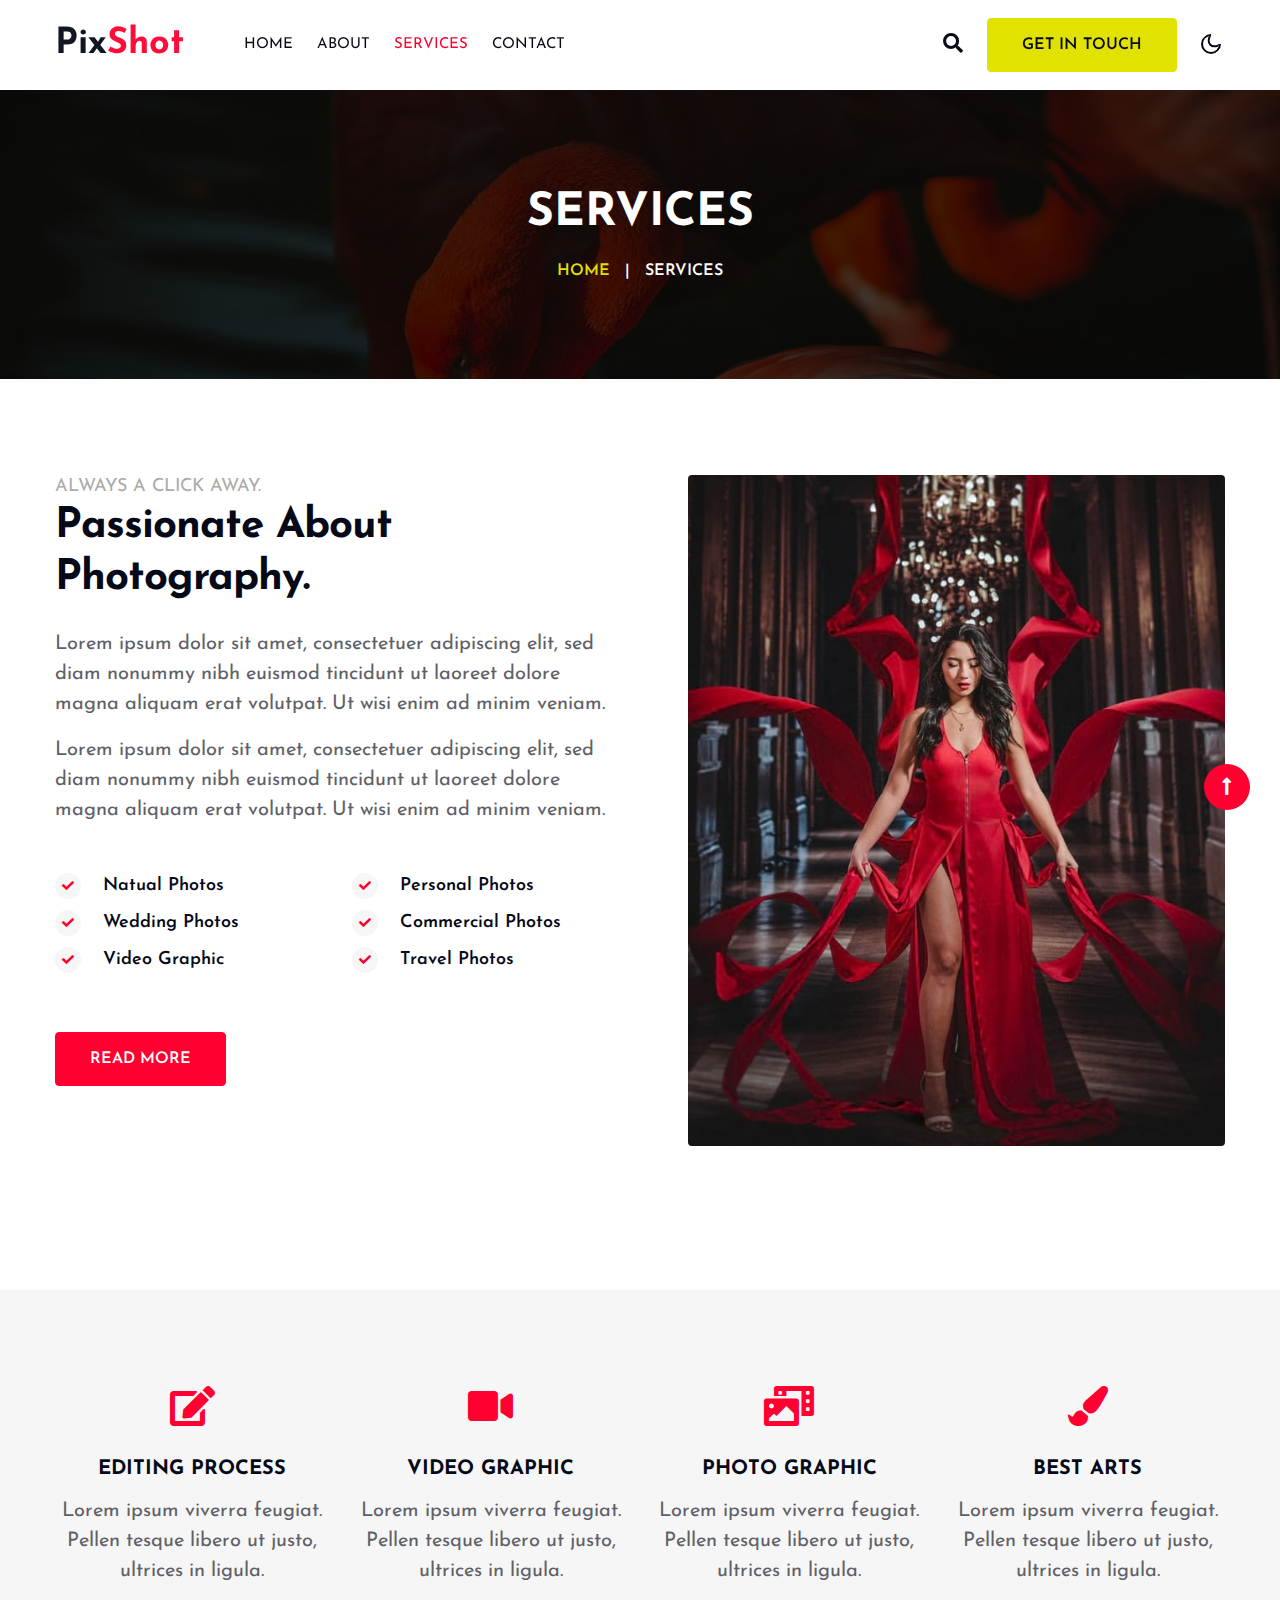
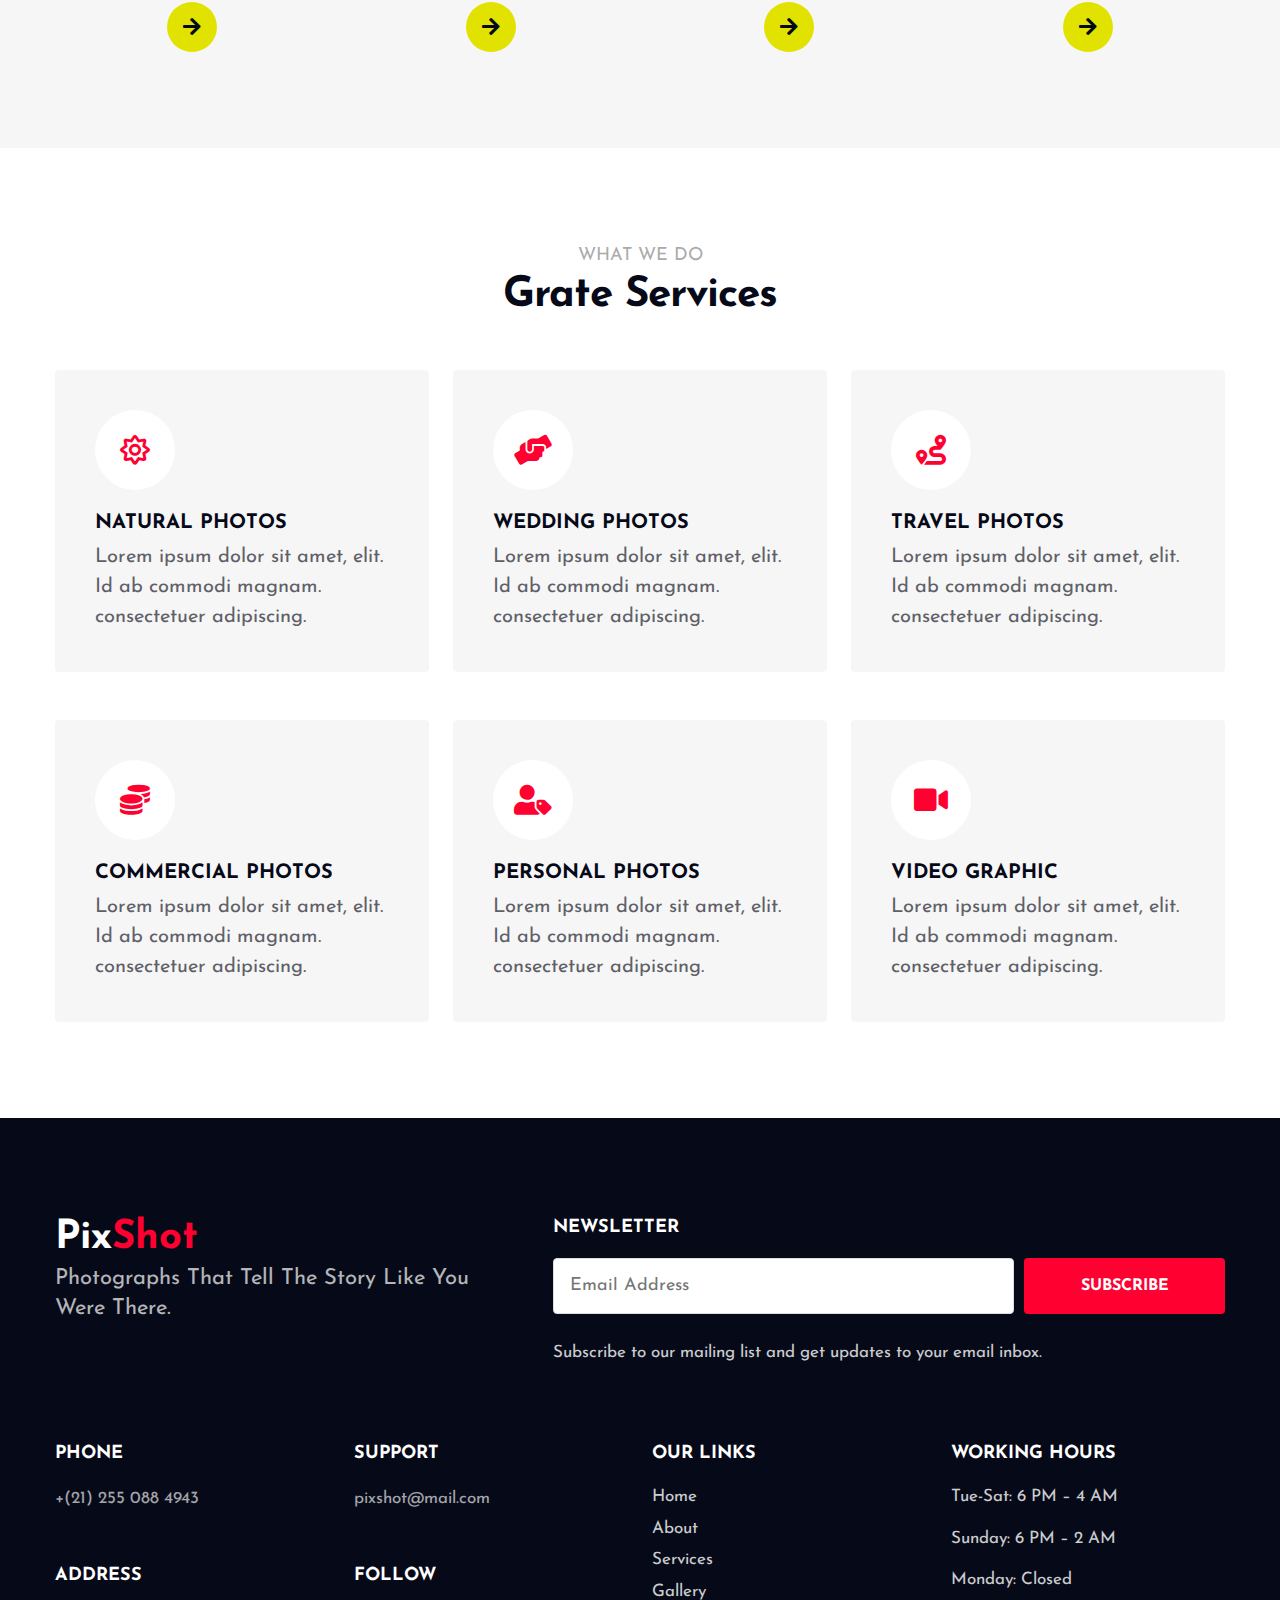
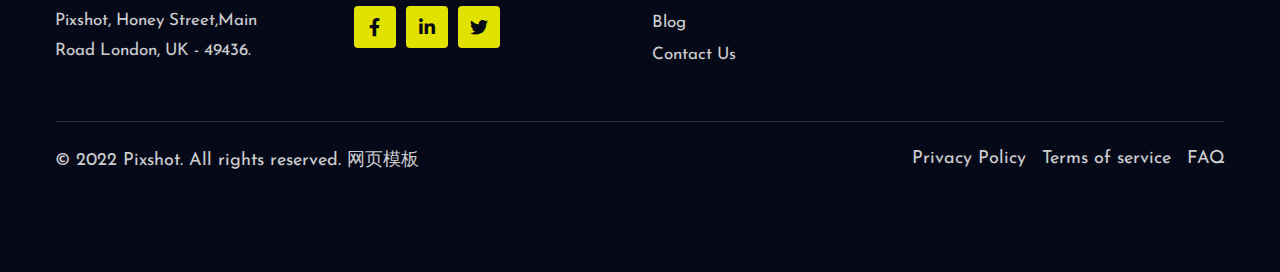
==== photo/get in touch.html @ 63fe0f75 "get" ====
<!doctype html>
<html lang="en">

<head>
    <!-- Required meta tags -->
    <meta charset="utf-8">
    <meta name="viewport" content="width=device-width, initial-scale=1, shrink-to-fit=no">
    <title>PixShot - Photography Category Bootstrap Responsive Template | Services</title>
    <!--/google-fonts -->
    <link href="//fonts.googleapis.com/css2?family=Josefin+Sans:ital,wght@0,400;0,600;0,700;1,600&display=swap" rel="stylesheet">
    <!--//google-fonts -->
    <!-- Template CSS -->
    <link rel="stylesheet" href="assets/css/style-starter.css">
</head>
<!--/Header-->

<body>
    <header id="site-header" class="fixed-top">
        <div class="container">
            <nav class="navbar navbar-expand-lg navbar-light stroke py-lg-0">
                <h1><a class="navbar-brand pe-xl-5 pe-lg-4" href="index.html">
                        Pix<span class="log">Shot</span>
                    </a></h1>
                <button class="navbar-toggler collapsed" type="button" data-bs-toggle="collapse" data-bs-target="#navbarScroll" aria-controls="navbarScroll" aria-expanded="false" aria-label="Toggle navigation">
                    <span class="navbar-toggler-icon fa icon-expand fa-bars"></span>
                    <span class="navbar-toggler-icon fa icon-close fa-times"></span>
                </button>
                <div class="collapse navbar-collapse" id="navbarScroll">
                    <ul class="navbar-nav me-lg-auto my-2 my-lg-0 navbar-nav-scroll">
                        <li class="nav-item">
                            <a class="nav-link" aria-current="page" href="index.html">Home</a>
                        </li>
                        <li class="nav-item">
                            <a class="nav-link" href="about.html">About</a>
                        </li>
                        <li class="nav-item">
                            <a class="nav-link active" href="services.html">Services</a>
                        </li>
                        <li class="nav-item">
                            <a class="nav-link" href="contact.html">Contact</a>
                        </li>

                    </ul>
                    <!--/search-right-->
                    <ul class="header-search d-flex mx-lg-4">
                        <li class="nav-item search-right">
                            <a href="#search" class="" title="search"> <span class="fas fa-search me-lg-4" aria-hidden="true"></span></a>
                            <!-- search popup -->
                            <div id="search" class="pop-overlay">
                                <div class="popup">
                                    <h3 class="title-w3l two mb-4 text-left">Search Here</h3>
                                    <form action="#" method="GET" class="search-box d-flex position-relative">
                                        <input type="search" placeholder="Enter Keyword here" name="search" required="required" autofocus="">
                                        <button type="submit" class="btn btn-primary"><span class="fas fa-search" aria-hidden="true"></span></button>
                                    </form>
                                </div>
                                <a class="close" href="#close">×</a>
                            </div>
                            <!-- /search popup -->
                        </li>
                        <li class="nav-item propertyw3-btnhny">
                            <a href="#get" class="btn btn-style btn-secondary">Get In Touch</a>
                        </li>
                    </ul>
                    <!--//search-right-->
                </div>
                <!-- toggle switch for light and dark theme -->
                <div class="mobile-position">
                    <nav class="navigation">
                        <div class="theme-switch-wrapper">
                            <label class="theme-switch" for="checkbox">
                                <input type="checkbox" id="checkbox">
                                <div class="mode-container">
                                    <i class="gg-sun"></i>
                                    <i class="gg-moon"></i>
                                </div>
                            </label>
                        </div>
                    </nav>
                </div>
                <!-- //toggle switch for light and dark theme -->
            </nav>
        </div>
    </header>
    <!--//Header-->
    <!-- breadcrumb -->
    <section class="w3l-about-breadcrumb">
        <div class="breadcrumb-bg breadcrumb-bg-about">
            <div class="container py-5">
                <div class="w3breadcrumb-gids text-center py-sm-5 py-2">
                    <div class="w3breadcrumb-info">
                        <h2 class="w3ltop-title">Services</h2>
                    </div>
                    <ul class="breadcrumbs-custom-path">
                        <li><a href="index.html">Home</a></li>
                        <li class="active"><span class="mid-icon">|</span> Services </li>
                    </ul>
                </div>
            </div>
        </div>
    </section>
    <!--//breadcrumb-->
    <!--/about-section-->
    <section class="w3l-feature-with-photo-1" id="ab">
        <div class="feature-with-photo-hny py-5">
            <div class="container py-lg-5">
                <div class="ab-in-flow row mb-lg-5 mb-3">

                    <div class="col-lg-6 ab-right mb-lg-0 mb-4">
                        <h6 class="title-subhny">Always a click away.</h6>
                        <h3 class="title-w3l mb-4">Passionate about photography.

                        </h3>
                        <p class="">Lorem ipsum dolor sit amet, consectetuer adipiscing elit, sed diam nonummy nibh euismod tincidunt ut laoreet dolore magna aliquam erat volutpat. Ut wisi enim ad minim veniam.</p>
                        <p class="mt-3">Lorem ipsum dolor sit amet, consectetuer adipiscing elit, sed diam nonummy nibh euismod tincidunt ut laoreet dolore magna aliquam erat volutpat. Ut wisi enim ad minim veniam.</p>
                        <ul class="w3l-right-book w3l-right-book-grid mt-md-5 mt-4">
                            <li><span class="fas fa-check"></span> Natual Photos</li>
                            <li><span class="fas fa-check"></span> Personal Photos</li>
                            <li><span class="fas fa-check"></span> Wedding Photos</li>
                            <li><span class="fas fa-check"></span> Commercial Photos</li>
                            <li><span class="fas fa-check"></span> Video Graphic</li>
                            <li><span class="fas fa-check"></span>
                                Travel Photos</li>
                        </ul>

                        <div class="w3l-buttons mt-sm-5 mt-4">
                            <a class="btn btn-primary btn-style" href="services.html">Read More</a>

                        </div>
                    </div>
                    <div class="col-lg-6 ab-left ps-lg-5">
                        <img src="assets/images/g5.jpg" alt="" class="img-fluid radius-image">
                    </div>
                </div>

            </div>
        </div>
    </section>
    <!--//about-section-->
    <!--/features-8-->
    <section class="w3l-feature-8 py-5">
        <div class="container py-md-5 py-3">
            <div class="row text-center">
                <div class="col-lg-3 col-sm-6 feature-body">
                    <div class="feature-8-info">
                        <div class="feature-icon">
                            <i class="fas fa-edit"></i>
                        </div>
                        <div class="feature-info">
                            <h3 class="feature-title mb-2"><a href="services.html">Editing Process</a></h3>
                            <p class="mb-3">Lorem ipsum viverra feugiat. Pellen tesque libero ut justo, ultrices in ligula.
                            </p>
                            <a href="#" class="read-more-icon"><i class="fas fa-arrow-right"></i></a>
                        </div>
                    </div>
                </div>
                <div class="col-lg-3 col-sm-6 feature-body mt-sm-0 mt-5">
                    <div class="feature-8-info">
                        <div class="feature-icon">
                            <i class="fas fa-video"></i>
                        </div>
                        <div class="feature-info">
                            <h3 class="feature-title mb-2"><a href="services.html">Video Graphic</a></h3>
                            <p class="mb-3">Lorem ipsum viverra feugiat. Pellen tesque libero ut justo, ultrices in ligula.
                            </p>
                            <a href="#" class="read-more-icon"><i class="fas fa-arrow-right"></i></a>
                        </div>
                    </div>
                </div>
                <div class="col-lg-3 col-sm-6 feature-body mt-lg-0 mt-5">
                    <div class="feature-8-info">
                        <div class="feature-icon">
                            <i class="fas fa-photo-video"></i>
                        </div>
                        <div class="feature-info">
                            <h3 class="feature-title mb-2"><a href="services.html">Photo Graphic</a></h3>
                            <p class="mb-3">Lorem ipsum viverra feugiat. Pellen tesque libero ut justo, ultrices in ligula.
                            </p>
                            <a href="#" class="read-more-icon"><i class="fas fa-arrow-right"></i></a>
                        </div>
                    </div>
                </div>
                <div class="col-lg-3 col-sm-6 feature-body mt-lg-0 mt-5">
                    <div class="feature-8-info">
                        <div class="feature-icon">
                            <i class="fas fa-paint-brush"></i>
                        </div>
                        <div class="feature-info">
                            <h3 class="feature-title mb-2"><a href="services.html">Best Arts</a></h3>
                            <p class="mb-3">Lorem ipsum viverra feugiat. Pellen tesque libero ut justo, ultrices in ligula.
                            </p>
                            <a href="#" class="read-more-icon"><i class="fas fa-arrow-right"></i></a>
                        </div>
                    </div>
                </div>
            </div>
        </div>
    </section>
    <!-- //features-8-->
    <!--/features-section-->
    <section class="w3l-services-page py-5" id="work">
        <div class="container py-md-5 py-2">
            <div class="text-center">
                <h6 class="title-subhny">What We Do</h6>
                <h3 class="title-w3l">Grate Services</h3>
            </div>
            <div class="row justify-content-center">
                <div class="col-lg-4 col-md-6 mt-lg-5 mt-4">
                    <div class="grids-1 box-wrap">
                        <div class="icon">
                            <i class="far fa-sun"></i>
                        </div>
                        <div class="icon-info text-left">
                            <h4><a href="#service" class="title-head mt-0">Natural Photos</a></h4>
                            <p class="text-para">Lorem ipsum dolor sit amet, elit. Id ab commodi magnam. consectetuer adipiscing. </p>
                        </div>
                    </div>
                </div>
                <div class="col-lg-4 col-md-6 mt-lg-5 mt-4">
                    <div class="grids-1 box-wrap">
                        <div class="icon">
                            <i class="fas fa-hands-helping"></i>
                        </div>
                        <div class="icon-info text-left">
                            <h4><a href="#service" class="title-head mt-0">
                                    Wedding Photos</a></h4>
                            <p class="text-para">Lorem ipsum dolor sit amet, elit. Id ab commodi magnam. consectetuer adipiscing. </p>
                        </div>
                    </div>
                </div>
                <div class="col-lg-4 col-md-6 mt-lg-5 mt-4">
                    <div class="grids-1 box-wrap">
                        <div class="icon">
                            <i class="fas fa-route"></i>
                        </div>
                        <div class="icon-info text-left">
                            <h4><a href="#service" class="title-head mt-0">Travel Photos</a></h4>
                            <p class="text-para">Lorem ipsum dolor sit amet, elit. Id ab commodi magnam. consectetuer adipiscing. </p>
                        </div>
                    </div>
                </div>
                <div class="col-lg-4 col-md-6 mt-lg-5 mt-4">
                    <div class="grids-1 box-wrap">
                        <div class="icon">
                            <i class="fas fa-coins"></i>
                        </div>
                        <div class="icon-info text-left">
                            <h4><a href="#service" class="title-head mt-0">Commercial Photos</a></h4>
                            <p class="text-para">Lorem ipsum dolor sit amet, elit. Id ab commodi magnam. consectetuer adipiscing. </p>
                        </div>
                    </div>
                </div>
                <div class="col-lg-4 col-md-6 mt-lg-5 mt-4">
                    <div class="grids-1 box-wrap">
                        <div class="icon">
                            <i class="fas fa-user-tag"></i>
                        </div>
                        <div class="icon-info text-left">
                            <h4><a href="#service" class="title-head mt-0">
                                    Personal Photos</a></h4>
                            <p class="text-para">Lorem ipsum dolor sit amet, elit. Id ab commodi magnam. consectetuer adipiscing. </p>
                        </div>
                    </div>
                </div>
                <div class="col-lg-4 col-md-6 mt-lg-5 mt-4">
                    <div class="grids-1 box-wrap">
                        <div class="icon">
                            <i class="fas fa-video"></i>
                        </div>
                        <div class="icon-info text-left">
                            <h4><a href="#service" class="title-head mt-0">
                                    Video Graphic</a></h4>
                            <p class="text-para">Lorem ipsum dolor sit amet, elit. Id ab commodi magnam. consectetuer adipiscing. </p>
                        </div>
                    </div>
                </div>
            </div>
        </div>
    </section>
    <!--//features-section -->
    <!--/footer-->
    <footer class="w3l-footer">
        <div class="w3l-footer-16 py-5">
            <div class="container py-md-5 py-3">
                <div class="row footer-p">
                    <div class="col-lg-5 pe-lg-5">
                        <h2 class="footerw3l-logo"><a class="navbar-brand" href="index.html">
                                Pix<span class="log">Shot</span>
                            </a></h2>
                        <p class="footerw3-para">Photographs that tell the story like you were there.</p>
                    </div>
                    <div class="col-lg-7 mt-lg-0 mt-sm-5 mt-4">
                        <h3>Newsletter</h3>
                        <div class="end-column">
                            <form action="#" class="subscribe d-sm-flex" method="post">
                                <input type="email" name="email" placeholder="Email Address" required="">
                                <button class="btn btn-primary"> Subscribe</button>
                            </form>
                            <p class="mt-4">Subscribe to our mailing list and get updates to your email inbox.</p>
                        </div>
                    </div>
                </div>
                <div class="row footer-p pt-lg-4">
                    <div class="col-lg-3 col-md-6 pe-xl-5 pe-lg-4 mt-sm-5 mt-4">
                        <div class="column">
                            <h3>Phone</h3>
                            <p><a href="tel:+(21) 255 088 4943">+(21) 255 088 4943</a></p>
                        </div>

                        <div class="column mt-md-5 mt-4">
                            <h3>Address </h3>
                            <p>Pixshot, Honey Street,Main Road
                                London, UK - 49436.</p>
                        </div>

                    </div>
                    <div class="col-lg-3 col-md-6 pe-xl-5 pe-lg-4 mt-sm-5 mt-4">

                        <div class="column">
                            <h3>Support</h3>
                            <p><a href="mailto:finagenc@mail.com" class="mail">pixshot@mail.com</a></p>
                        </div>
                        <div class="column mt-md-5 mt-4">
                            <h3>Follow</h3>
                            <ul class="social">
                                <li><a href="#facebook"><i class="fab fa-facebook-f"></i></a>
                                </li>
                                <li><a href="#linkedin"><i class="fab fa-linkedin-in"></i></a>
                                </li>
                                <li><a href="#twitter"><i class="fab fa-twitter"></i></a>
                                </li>


                            </ul>
                        </div>

                    </div>
                    <div class="col-lg-3 col-md-6 pe-xl-5 pe-lg-4 mt-sm-5 mt-4">
                        <h3>Our Links</h3>
                        <ul class="footer-gd-links">
                            <li><a href="index.html">Home</a></li>
                            <li><a href="about.html">About
                                </a></li>
                            <li><a href="services.html">Services</a>
                            </li>
                            <li><a href="#gallery">Gallery</a>
                            </li>
                            <li><a href="blog.html">Blog</a>
                            </li>
                            <li><a href="contact.html">Contact
                                    Us</a></li>
                        </ul>
                    </div>
                    <div class="col-lg-3 col-md-6 pe-xl-5 pe-lg-4 mt-sm-5 mt-4">
                        <h3>Working Hours</h3>
                        <ul class="timingsw3">
                            <li>Tue-Sat: 6 PM – 4 AM
                            </li>
                            <li class="my-3">Sunday: 6 PM – 2 AM
                            </li>
                            <li>Monday: Closed
                            </li>
                        </ul>
                    </div>
                </div>

                <div class="below-section pt-4 mt-5">
                    <div class="row">

                        <p class="copy-text col-lg-7">&copy; 2022 Pixshot. All rights reserved. <a target="_blank" href="http://www.mobanwang.com" title="网页模板">网页模板</a>
                        </p>
                        <div class="col-lg-5 w3footer-gd-links d-flex">

                            <a href="#privacy">Privacy Policy</a>
                            <a href="#terms" class="mx-3">Terms of service</a>
                            <a href="#faq">FAQ</a>
                        </div>
                    </div>
                </div>
            </div>
        </div>
    </footer>
    <!-- //footer -->
    <!--/Js-scripts-->
    <!-- move top -->
    <button onclick="topFunction()" id="movetop" title="Go to top">
        <span class="fas fa-long-arrow-alt-up" aria-hidden="true"></span>
    </button>
    <script>
        // When the user scrolls down 20px from the top of the document, show the button
        window.onscroll = function() {
            scrollFunction()
        };

        function scrollFunction() {
            if (document.body.scrollTop > 20 || document.documentElement.scrollTop > 20) {
                document.getElementById("movetop").style.display = "block";
            } else {
                document.getElementById("movetop").style.display = "none";
            }
        }

        // When the user clicks on the button, scroll to the top of the document
        function topFunction() {
            document.body.scrollTop = 0;
            document.documentElement.scrollTop = 0;
        }

    </script>
    <!-- //move-top-->
    <!-- Template JavaScript -->
    <script src="assets/js/jquery-3.3.1.min.js"></script>
    <script src="assets/js/theme-change.js"></script>
    <!-- MENU-JS -->
    <script>
        $(window).on("scroll", function() {
            var scroll = $(window).scrollTop();

            if (scroll >= 80) {
                $("#site-header").addClass("nav-fixed");
            } else {
                $("#site-header").removeClass("nav-fixed");
            }
        });

        //Main navigation Active Class Add Remove
        $(".navbar-toggler").on("click", function() {
            $("header").toggleClass("active");
        });
        $(document).on("ready", function() {
            if ($(window).width() > 991) {
                $("header").removeClass("active");
            }
            $(window).on("resize", function() {
                if ($(window).width() > 991) {
                    $("header").removeClass("active");
                }
            });
        });

    </script>
    <!-- //MENU-JS -->

    <!-- disable body scroll which navbar is in active -->
    <script>
        $(function() {
            $('.navbar-toggler').click(function() {
                $('body').toggleClass('noscroll');
            })
        });

    </script>
    <!-- //disable body scroll which navbar is in active -->

    <!-- //bootstrap -->
    <script src="assets/js/bootstrap.min.js"></script>

</body>

</html>
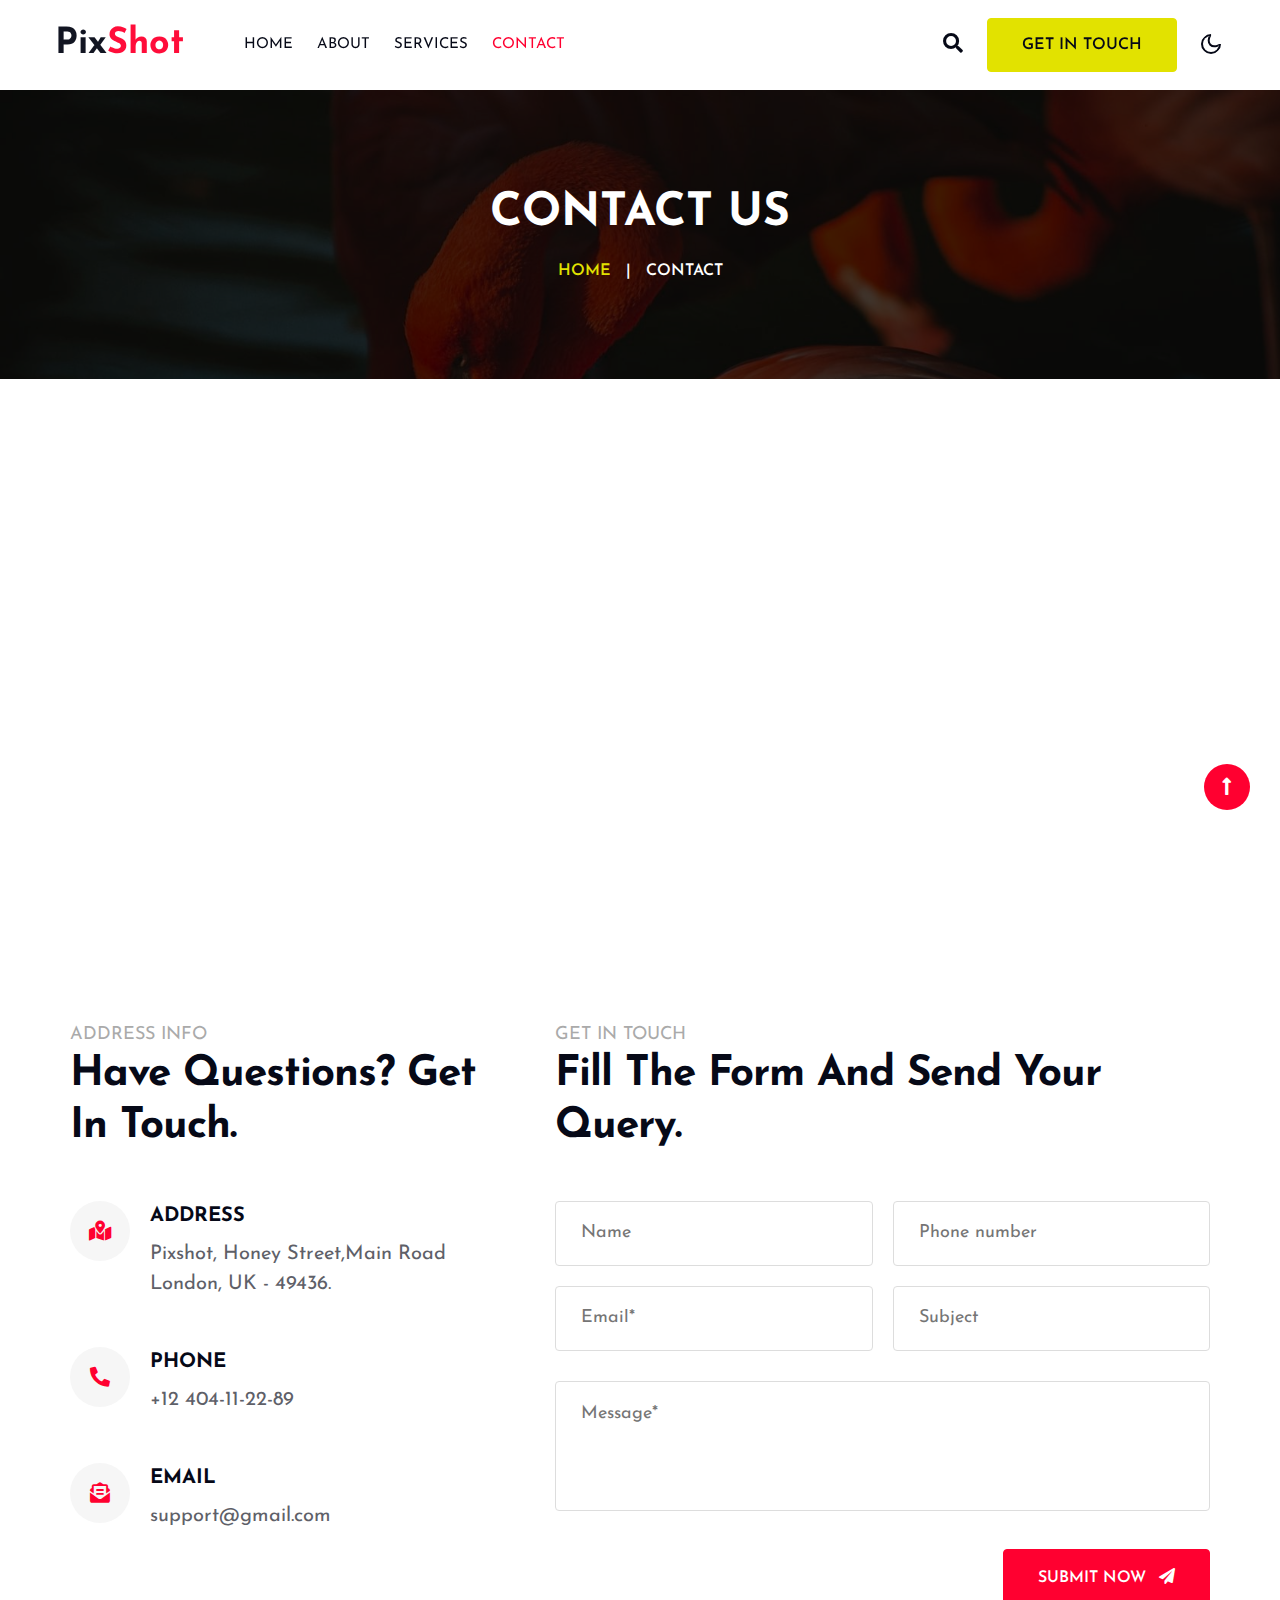
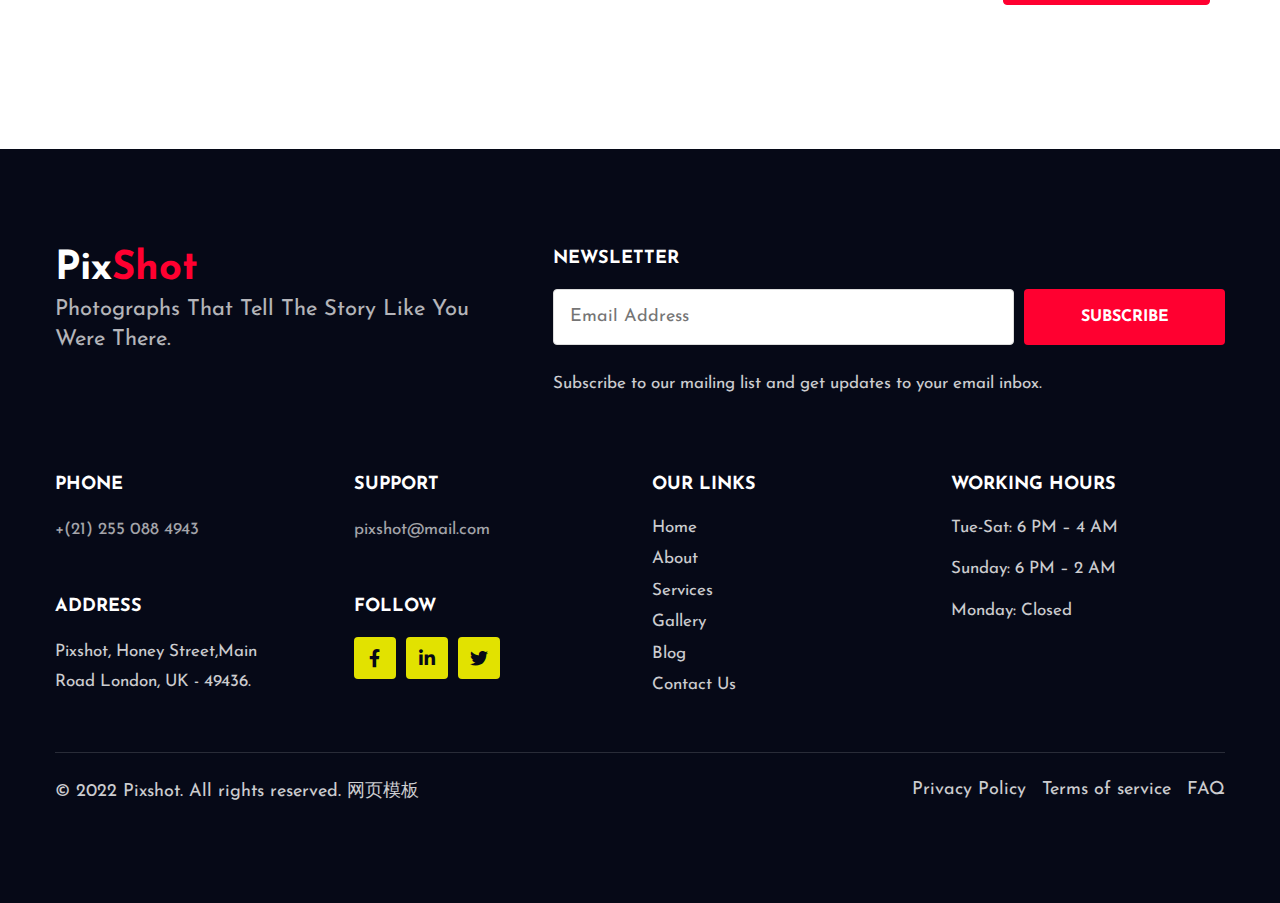
==== commit cecc1d10: "Update get in touch.html" ====
--- a/photo/get in touch.html
+++ b/photo/get in touch.html
@@ -5,7 +5,7 @@
     <!-- Required meta tags -->
     <meta charset="utf-8">
     <meta name="viewport" content="width=device-width, initial-scale=1, shrink-to-fit=no">
-    <title>PixShot - Photography Category Bootstrap Responsive Template | Services</title>
+    <title>PixShot - Photography Category Bootstrap Responsive Template | Contact</title>
     <!--/google-fonts -->
     <link href="//fonts.googleapis.com/css2?family=Josefin+Sans:ital,wght@0,400;0,600;0,700;1,600&display=swap" rel="stylesheet">
     <!--//google-fonts -->
@@ -34,10 +34,10 @@
                             <a class="nav-link" href="about.html">About</a>
                         </li>
                         <li class="nav-item">
-                            <a class="nav-link active" href="services.html">Services</a>
+                            <a class="nav-link" href="services.html">Services</a>
                         </li>
                         <li class="nav-item">
-                            <a class="nav-link" href="contact.html">Contact</a>
+                            <a class="nav-link active" href="contact.html">Contact</a>
                         </li>
 
                     </ul>
@@ -89,371 +89,271 @@
             <div class="container py-5">
                 <div class="w3breadcrumb-gids text-center py-sm-5 py-2">
                     <div class="w3breadcrumb-info">
-                        <h2 class="w3ltop-title">Services</h2>
+                        <h2 class="w3ltop-title">Contact Us</h2>
                     </div>
                     <ul class="breadcrumbs-custom-path">
                         <li><a href="index.html">Home</a></li>
-                        <li class="active"><span class="mid-icon">|</span> Services </li>
+                        <li class="active"><span class="mid-icon">|</span> Contact </li>
                     </ul>
                 </div>
             </div>
         </div>
     </section>
     <!--//breadcrumb-->
-    <!--/about-section-->
-    <section class="w3l-feature-with-photo-1" id="ab">
-        <div class="feature-with-photo-hny py-5">
-            <div class="container py-lg-5">
-                <div class="ab-in-flow row mb-lg-5 mb-3">
-
-                    <div class="col-lg-6 ab-right mb-lg-0 mb-4">
-                        <h6 class="title-subhny">Always a click away.</h6>
-                        <h3 class="title-w3l mb-4">Passionate about photography.
-
-                        </h3>
-                        <p class="">Lorem ipsum dolor sit amet, consectetuer adipiscing elit, sed diam nonummy nibh euismod tincidunt ut laoreet dolore magna aliquam erat volutpat. Ut wisi enim ad minim veniam.</p>
-                        <p class="mt-3">Lorem ipsum dolor sit amet, consectetuer adipiscing elit, sed diam nonummy nibh euismod tincidunt ut laoreet dolore magna aliquam erat volutpat. Ut wisi enim ad minim veniam.</p>
-                        <ul class="w3l-right-book w3l-right-book-grid mt-md-5 mt-4">
-                            <li><span class="fas fa-check"></span> Natual Photos</li>
-                            <li><span class="fas fa-check"></span> Personal Photos</li>
-                            <li><span class="fas fa-check"></span> Wedding Photos</li>
-                            <li><span class="fas fa-check"></span> Commercial Photos</li>
-                            <li><span class="fas fa-check"></span> Video Graphic</li>
-                            <li><span class="fas fa-check"></span>
-                                Travel Photos</li>
-                        </ul>
-
-                        <div class="w3l-buttons mt-sm-5 mt-4">
-                            <a class="btn btn-primary btn-style" href="services.html">Read More</a>
-
-                        </div>
-                    </div>
-                    <div class="col-lg-6 ab-left ps-lg-5">
-                        <img src="assets/images/g5.jpg" alt="" class="img-fluid radius-image">
-                    </div>
-                </div>
-
+    <!--/contact-form/-->
+    <section class="w3l-contact-main">
+        <!--/contact-map-->
+        <section class="w3l-contact-main" id="contact">
+            <div class="map">
+                <iframe src="https://www.google.com/maps/embed?pb=!1m18!1m12!1m3!1d387193.3059445135!2d-74.25986613799748!3d40.69714941774136!2m3!1f0!2f0!3f0!3m2!1i1024!2i768!4f13.1!4m3!3e3!4m0!4m0!5e0!3m2!1sen!2sin!4v1570181661801!5m2!1sen!2sin" allowfullscreen=""></iframe>
             </div>
-        </div>
-    </section>
-    <!--//about-section-->
-    <!--/features-8-->
-    <section class="w3l-feature-8 py-5">
-        <div class="container py-md-5 py-3">
-            <div class="row text-center">
-                <div class="col-lg-3 col-sm-6 feature-body">
-                    <div class="feature-8-info">
-                        <div class="feature-icon">
-                            <i class="fas fa-edit"></i>
-                        </div>
-                        <div class="feature-info">
-                            <h3 class="feature-title mb-2"><a href="services.html">Editing Process</a></h3>
-                            <p class="mb-3">Lorem ipsum viverra feugiat. Pellen tesque libero ut justo, ultrices in ligula.
+        </section>
+        <!--//contact-map-->
+        <!--/contact-form-->
+        <section class="w3l-contact-main  py-5" id="contact">
+            <div class="container py-lg-5 py-md-3">
+                <div class="contact-infhny">
+                    <div class="container py-lg-5">
+                        <div class="row top-map">
+                            <div class="col-lg-5 w3l-contact-info pe-lg-5">
+                                <h6 class="title-subhny">Address Info</h6>
+                                <h3 class="title-w3l mb-5">
+                                    Have Questions? Get in touch.</h3>
+                                <div class="contact-infos">
+                                    <div class="single-contact-infos">
+                                        <div class="icon-box"> <span class="fas fa-map-marked-alt"></span></div>
+                                        <div class="text-box">
+                                            <h3 class="mb-2">Address</h3>
+                                            <p>Pixshot, Honey Street,Main Road
+                                                London, UK - 49436.</p>
+                                        </div>
+                                    </div>
+
+                                    <div class="single-contact-infos mt-lg-5 mt-4">
+                                        <div class="icon-box"> <span class="fas fa-phone-alt"></span></div>
+                                        <div class="text-box">
+                                            <h3 class="mb-2">Phone</h3>
+                                            <p><a href="tel:+12 404-11-22-89">+12 404-11-22-89</a></p>
+
+                                        </div>
+                                    </div>
+                                    <div class="single-contact-infos mt-lg-5 mt-4">
+                                        <div class="icon-box"> <span class="fas fa-envelope-open-text"></span></div>
+                                        <div class="text-box">
+                                            <h3 class="mb-2">Email</h3>
+                                            <p> <a href="mailto:support@gmail.com">support@gmail.com</a></p>
+                                        </div>
+                                    </div>
+                                </div>
+                            </div>
+                            <div class="col-lg-7 map-content-9 mt-lg-0 mt-5">
+                                <form action="#" method="post">
+                                    <div class="form-top1">
+                                        <div class="w3header-section text-left">
+                                            <h6 class="title-subhny">Get In Touch </h6>
+                                            <h3 class="title-w3l mb-md-5 mb-4">
+                                                Fill the form and send your query.</h3>
+                                        </div>
+
+                                        <div class="form-top">
+                                            <div class="form-top-left">
+                                                <input type="text" name="w3lName" id="w3lName" placeholder="Name" required="">
+                                                <input type="number" name="w3lPhone" placeholder="Phone number" required="">
+                                                <input type="email" name="w3lSender" id="w3lSender" placeholder="Email*" required="">
+                                                <input type="text" name="w3lSubject" id="w3lName" placeholder="Subject" required="">
+                                            </div>
+                                            <div class="form-top-righ">
+                                                <textarea name="w3lMessage" id="w3lMessage" placeholder="Message*" required=""></textarea>
+                                            </div>
+                                        </div>
+                                        <div class="text-lg-end text-center">
+                                            <button type="submit" class="btn btn-style btn-primary">Submit Now <i class="fas fa-paper-plane ms-2"></i></button>
+                                        </div>
+                                    </div>
+                                </form>
+                            </div>
+                        </div>
+                    </div>
+                </div>
+            </div>
+        </section>
+        <!--//contact-form-->
+        <!--/footer-->
+        <footer class="w3l-footer">
+            <div class="w3l-footer-16 py-5">
+                <div class="container py-md-5 py-3">
+                    <div class="row footer-p">
+                        <div class="col-lg-5 pe-lg-5">
+                            <h2 class="footerw3l-logo"><a class="navbar-brand" href="index.html">
+                                    Pix<span class="log">Shot</span>
+                                </a></h2>
+                            <p class="footerw3-para">Photographs that tell the story like you were there.</p>
+                        </div>
+                        <div class="col-lg-7 mt-lg-0 mt-sm-5 mt-4">
+                            <h3>Newsletter</h3>
+                            <div class="end-column">
+                                <form action="#" class="subscribe d-sm-flex" method="post">
+                                    <input type="email" name="email" placeholder="Email Address" required="">
+                                    <button class="btn btn-primary"> Subscribe</button>
+                                </form>
+                                <p class="mt-4">Subscribe to our mailing list and get updates to your email inbox.</p>
+                            </div>
+                        </div>
+                    </div>
+                    <div class="row footer-p pt-lg-4">
+                        <div class="col-lg-3 col-md-6 pe-xl-5 pe-lg-4 mt-sm-5 mt-4">
+                            <div class="column">
+                                <h3>Phone</h3>
+                                <p><a href="tel:+(21) 255 088 4943">+(21) 255 088 4943</a></p>
+                            </div>
+
+                            <div class="column mt-md-5 mt-4">
+                                <h3>Address </h3>
+                                <p>Pixshot, Honey Street,Main Road
+                                    London, UK - 49436.</p>
+                            </div>
+
+                        </div>
+                        <div class="col-lg-3 col-md-6 pe-xl-5 pe-lg-4 mt-sm-5 mt-4">
+
+                            <div class="column">
+                                <h3>Support</h3>
+                                <p><a href="mailto:finagenc@mail.com" class="mail">pixshot@mail.com</a></p>
+                            </div>
+                            <div class="column mt-md-5 mt-4">
+                                <h3>Follow</h3>
+                                <ul class="social">
+                                    <li><a href="#facebook"><i class="fab fa-facebook-f"></i></a>
+                                    </li>
+                                    <li><a href="#linkedin"><i class="fab fa-linkedin-in"></i></a>
+                                    </li>
+                                    <li><a href="#twitter"><i class="fab fa-twitter"></i></a>
+                                    </li>
+
+
+                                </ul>
+                            </div>
+
+                        </div>
+                        <div class="col-lg-3 col-md-6 pe-xl-5 pe-lg-4 mt-sm-5 mt-4">
+                            <h3>Our Links</h3>
+                            <ul class="footer-gd-links">
+                                <li><a href="index.html">Home</a></li>
+                                <li><a href="about.html">About
+                                    </a></li>
+                                <li><a href="services.html">Services</a>
+                                </li>
+                                <li><a href="#gallery">Gallery</a>
+                                </li>
+                                <li><a href="blog.html">Blog</a>
+                                </li>
+                                <li><a href="contact.html">Contact
+                                        Us</a></li>
+                            </ul>
+                        </div>
+                        <div class="col-lg-3 col-md-6 pe-xl-5 pe-lg-4 mt-sm-5 mt-4">
+                            <h3>Working Hours</h3>
+                            <ul class="timingsw3">
+                                <li>Tue-Sat: 6 PM – 4 AM
+                                </li>
+                                <li class="my-3">Sunday: 6 PM – 2 AM
+                                </li>
+                                <li>Monday: Closed
+                                </li>
+                            </ul>
+                        </div>
+                    </div>
+
+                    <div class="below-section pt-4 mt-5">
+                        <div class="row">
+
+                            <p class="copy-text col-lg-7">&copy; 2022 Pixshot. All rights reserved. <a target="_blank" href="http://www.mobanwang.com" title="网页模板">网页模板</a>
                             </p>
-                            <a href="#" class="read-more-icon"><i class="fas fa-arrow-right"></i></a>
-                        </div>
-                    </div>
-                </div>
-                <div class="col-lg-3 col-sm-6 feature-body mt-sm-0 mt-5">
-                    <div class="feature-8-info">
-                        <div class="feature-icon">
-                            <i class="fas fa-video"></i>
-                        </div>
-                        <div class="feature-info">
-                            <h3 class="feature-title mb-2"><a href="services.html">Video Graphic</a></h3>
-                            <p class="mb-3">Lorem ipsum viverra feugiat. Pellen tesque libero ut justo, ultrices in ligula.
-                            </p>
-                            <a href="#" class="read-more-icon"><i class="fas fa-arrow-right"></i></a>
-                        </div>
-                    </div>
-                </div>
-                <div class="col-lg-3 col-sm-6 feature-body mt-lg-0 mt-5">
-                    <div class="feature-8-info">
-                        <div class="feature-icon">
-                            <i class="fas fa-photo-video"></i>
-                        </div>
-                        <div class="feature-info">
-                            <h3 class="feature-title mb-2"><a href="services.html">Photo Graphic</a></h3>
-                            <p class="mb-3">Lorem ipsum viverra feugiat. Pellen tesque libero ut justo, ultrices in ligula.
-                            </p>
-                            <a href="#" class="read-more-icon"><i class="fas fa-arrow-right"></i></a>
-                        </div>
-                    </div>
-                </div>
-                <div class="col-lg-3 col-sm-6 feature-body mt-lg-0 mt-5">
-                    <div class="feature-8-info">
-                        <div class="feature-icon">
-                            <i class="fas fa-paint-brush"></i>
-                        </div>
-                        <div class="feature-info">
-                            <h3 class="feature-title mb-2"><a href="services.html">Best Arts</a></h3>
-                            <p class="mb-3">Lorem ipsum viverra feugiat. Pellen tesque libero ut justo, ultrices in ligula.
-                            </p>
-                            <a href="#" class="read-more-icon"><i class="fas fa-arrow-right"></i></a>
+                            <div class="col-lg-5 w3footer-gd-links d-flex">
+
+                                <a href="#privacy">Privacy Policy</a>
+                                <a href="#terms" class="mx-3">Terms of service</a>
+                                <a href="#faq">FAQ</a>
+                            </div>
                         </div>
                     </div>
                 </div>
             </div>
-        </div>
-    </section>
-    <!-- //features-8-->
-    <!--/features-section-->
-    <section class="w3l-services-page py-5" id="work">
-        <div class="container py-md-5 py-2">
-            <div class="text-center">
-                <h6 class="title-subhny">What We Do</h6>
-                <h3 class="title-w3l">Grate Services</h3>
-            </div>
-            <div class="row justify-content-center">
-                <div class="col-lg-4 col-md-6 mt-lg-5 mt-4">
-                    <div class="grids-1 box-wrap">
-                        <div class="icon">
-                            <i class="far fa-sun"></i>
-                        </div>
-                        <div class="icon-info text-left">
-                            <h4><a href="#service" class="title-head mt-0">Natural Photos</a></h4>
-                            <p class="text-para">Lorem ipsum dolor sit amet, elit. Id ab commodi magnam. consectetuer adipiscing. </p>
-                        </div>
-                    </div>
-                </div>
-                <div class="col-lg-4 col-md-6 mt-lg-5 mt-4">
-                    <div class="grids-1 box-wrap">
-                        <div class="icon">
-                            <i class="fas fa-hands-helping"></i>
-                        </div>
-                        <div class="icon-info text-left">
-                            <h4><a href="#service" class="title-head mt-0">
-                                    Wedding Photos</a></h4>
-                            <p class="text-para">Lorem ipsum dolor sit amet, elit. Id ab commodi magnam. consectetuer adipiscing. </p>
-                        </div>
-                    </div>
-                </div>
-                <div class="col-lg-4 col-md-6 mt-lg-5 mt-4">
-                    <div class="grids-1 box-wrap">
-                        <div class="icon">
-                            <i class="fas fa-route"></i>
-                        </div>
-                        <div class="icon-info text-left">
-                            <h4><a href="#service" class="title-head mt-0">Travel Photos</a></h4>
-                            <p class="text-para">Lorem ipsum dolor sit amet, elit. Id ab commodi magnam. consectetuer adipiscing. </p>
-                        </div>
-                    </div>
-                </div>
-                <div class="col-lg-4 col-md-6 mt-lg-5 mt-4">
-                    <div class="grids-1 box-wrap">
-                        <div class="icon">
-                            <i class="fas fa-coins"></i>
-                        </div>
-                        <div class="icon-info text-left">
-                            <h4><a href="#service" class="title-head mt-0">Commercial Photos</a></h4>
-                            <p class="text-para">Lorem ipsum dolor sit amet, elit. Id ab commodi magnam. consectetuer adipiscing. </p>
-                        </div>
-                    </div>
-                </div>
-                <div class="col-lg-4 col-md-6 mt-lg-5 mt-4">
-                    <div class="grids-1 box-wrap">
-                        <div class="icon">
-                            <i class="fas fa-user-tag"></i>
-                        </div>
-                        <div class="icon-info text-left">
-                            <h4><a href="#service" class="title-head mt-0">
-                                    Personal Photos</a></h4>
-                            <p class="text-para">Lorem ipsum dolor sit amet, elit. Id ab commodi magnam. consectetuer adipiscing. </p>
-                        </div>
-                    </div>
-                </div>
-                <div class="col-lg-4 col-md-6 mt-lg-5 mt-4">
-                    <div class="grids-1 box-wrap">
-                        <div class="icon">
-                            <i class="fas fa-video"></i>
-                        </div>
-                        <div class="icon-info text-left">
-                            <h4><a href="#service" class="title-head mt-0">
-                                    Video Graphic</a></h4>
-                            <p class="text-para">Lorem ipsum dolor sit amet, elit. Id ab commodi magnam. consectetuer adipiscing. </p>
-                        </div>
-                    </div>
-                </div>
-            </div>
-        </div>
-    </section>
-    <!--//features-section -->
-    <!--/footer-->
-    <footer class="w3l-footer">
-        <div class="w3l-footer-16 py-5">
-            <div class="container py-md-5 py-3">
-                <div class="row footer-p">
-                    <div class="col-lg-5 pe-lg-5">
-                        <h2 class="footerw3l-logo"><a class="navbar-brand" href="index.html">
-                                Pix<span class="log">Shot</span>
-                            </a></h2>
-                        <p class="footerw3-para">Photographs that tell the story like you were there.</p>
-                    </div>
-                    <div class="col-lg-7 mt-lg-0 mt-sm-5 mt-4">
-                        <h3>Newsletter</h3>
-                        <div class="end-column">
-                            <form action="#" class="subscribe d-sm-flex" method="post">
-                                <input type="email" name="email" placeholder="Email Address" required="">
-                                <button class="btn btn-primary"> Subscribe</button>
-                            </form>
-                            <p class="mt-4">Subscribe to our mailing list and get updates to your email inbox.</p>
-                        </div>
-                    </div>
-                </div>
-                <div class="row footer-p pt-lg-4">
-                    <div class="col-lg-3 col-md-6 pe-xl-5 pe-lg-4 mt-sm-5 mt-4">
-                        <div class="column">
-                            <h3>Phone</h3>
-                            <p><a href="tel:+(21) 255 088 4943">+(21) 255 088 4943</a></p>
-                        </div>
-
-                        <div class="column mt-md-5 mt-4">
-                            <h3>Address </h3>
-                            <p>Pixshot, Honey Street,Main Road
-                                London, UK - 49436.</p>
-                        </div>
-
-                    </div>
-                    <div class="col-lg-3 col-md-6 pe-xl-5 pe-lg-4 mt-sm-5 mt-4">
-
-                        <div class="column">
-                            <h3>Support</h3>
-                            <p><a href="mailto:finagenc@mail.com" class="mail">pixshot@mail.com</a></p>
-                        </div>
-                        <div class="column mt-md-5 mt-4">
-                            <h3>Follow</h3>
-                            <ul class="social">
-                                <li><a href="#facebook"><i class="fab fa-facebook-f"></i></a>
-                                </li>
-                                <li><a href="#linkedin"><i class="fab fa-linkedin-in"></i></a>
-                                </li>
-                                <li><a href="#twitter"><i class="fab fa-twitter"></i></a>
-                                </li>
-
-
-                            </ul>
-                        </div>
-
-                    </div>
-                    <div class="col-lg-3 col-md-6 pe-xl-5 pe-lg-4 mt-sm-5 mt-4">
-                        <h3>Our Links</h3>
-                        <ul class="footer-gd-links">
-                            <li><a href="index.html">Home</a></li>
-                            <li><a href="about.html">About
-                                </a></li>
-                            <li><a href="services.html">Services</a>
-                            </li>
-                            <li><a href="#gallery">Gallery</a>
-                            </li>
-                            <li><a href="blog.html">Blog</a>
-                            </li>
-                            <li><a href="contact.html">Contact
-                                    Us</a></li>
-                        </ul>
-                    </div>
-                    <div class="col-lg-3 col-md-6 pe-xl-5 pe-lg-4 mt-sm-5 mt-4">
-                        <h3>Working Hours</h3>
-                        <ul class="timingsw3">
-                            <li>Tue-Sat: 6 PM – 4 AM
-                            </li>
-                            <li class="my-3">Sunday: 6 PM – 2 AM
-                            </li>
-                            <li>Monday: Closed
-                            </li>
-                        </ul>
-                    </div>
-                </div>
-
-                <div class="below-section pt-4 mt-5">
-                    <div class="row">
-
-                        <p class="copy-text col-lg-7">&copy; 2022 Pixshot. All rights reserved. <a target="_blank" href="http://www.mobanwang.com" title="网页模板">网页模板</a>
-                        </p>
-                        <div class="col-lg-5 w3footer-gd-links d-flex">
-
-                            <a href="#privacy">Privacy Policy</a>
-                            <a href="#terms" class="mx-3">Terms of service</a>
-                            <a href="#faq">FAQ</a>
-                        </div>
-                    </div>
-                </div>
-            </div>
-        </div>
-    </footer>
-    <!-- //footer -->
-    <!--/Js-scripts-->
-    <!-- move top -->
-    <button onclick="topFunction()" id="movetop" title="Go to top">
-        <span class="fas fa-long-arrow-alt-up" aria-hidden="true"></span>
-    </button>
-    <script>
-        // When the user scrolls down 20px from the top of the document, show the button
-        window.onscroll = function() {
-            scrollFunction()
-        };
-
-        function scrollFunction() {
-            if (document.body.scrollTop > 20 || document.documentElement.scrollTop > 20) {
-                document.getElementById("movetop").style.display = "block";
-            } else {
-                document.getElementById("movetop").style.display = "none";
+        </footer>
+        <!-- //footer -->
+        <!--/Js-scripts-->
+        <!-- move top -->
+        <button onclick="topFunction()" id="movetop" title="Go to top">
+            <span class="fas fa-long-arrow-alt-up" aria-hidden="true"></span>
+        </button>
+        <script>
+            // When the user scrolls down 20px from the top of the document, show the button
+            window.onscroll = function() {
+                scrollFunction()
+            };
+
+            function scrollFunction() {
+                if (document.body.scrollTop > 20 || document.documentElement.scrollTop > 20) {
+                    document.getElementById("movetop").style.display = "block";
+                } else {
+                    document.getElementById("movetop").style.display = "none";
+                }
             }
-        }
-
-        // When the user clicks on the button, scroll to the top of the document
-        function topFunction() {
-            document.body.scrollTop = 0;
-            document.documentElement.scrollTop = 0;
-        }
-
-    </script>
-    <!-- //move-top-->
-    <!-- Template JavaScript -->
-    <script src="assets/js/jquery-3.3.1.min.js"></script>
-    <script src="assets/js/theme-change.js"></script>
-    <!-- MENU-JS -->
-    <script>
-        $(window).on("scroll", function() {
-            var scroll = $(window).scrollTop();
-
-            if (scroll >= 80) {
-                $("#site-header").addClass("nav-fixed");
-            } else {
-                $("#site-header").removeClass("nav-fixed");
+
+            // When the user clicks on the button, scroll to the top of the document
+            function topFunction() {
+                document.body.scrollTop = 0;
+                document.documentElement.scrollTop = 0;
             }
-        });
-
-        //Main navigation Active Class Add Remove
-        $(".navbar-toggler").on("click", function() {
-            $("header").toggleClass("active");
-        });
-        $(document).on("ready", function() {
-            if ($(window).width() > 991) {
-                $("header").removeClass("active");
-            }
-            $(window).on("resize", function() {
+
+        </script>
+        <!-- //move-top-->
+        <!-- Template JavaScript -->
+        <script src="assets/js/jquery-3.3.1.min.js"></script>
+        <script src="assets/js/theme-change.js"></script>
+        <!-- MENU-JS -->
+        <script>
+            $(window).on("scroll", function() {
+                var scroll = $(window).scrollTop();
+
+                if (scroll >= 80) {
+                    $("#site-header").addClass("nav-fixed");
+                } else {
+                    $("#site-header").removeClass("nav-fixed");
+                }
+            });
+
+            //Main navigation Active Class Add Remove
+            $(".navbar-toggler").on("click", function() {
+                $("header").toggleClass("active");
+            });
+            $(document).on("ready", function() {
                 if ($(window).width() > 991) {
                     $("header").removeClass("active");
                 }
+                $(window).on("resize", function() {
+                    if ($(window).width() > 991) {
+                        $("header").removeClass("active");
+                    }
+                });
             });
-        });
-
-    </script>
-    <!-- //MENU-JS -->
-
-    <!-- disable body scroll which navbar is in active -->
-    <script>
-        $(function() {
-            $('.navbar-toggler').click(function() {
-                $('body').toggleClass('noscroll');
-            })
-        });
-
-    </script>
-    <!-- //disable body scroll which navbar is in active -->
-
-    <!-- //bootstrap -->
-    <script src="assets/js/bootstrap.min.js"></script>
+
+        </script>
+        <!-- //MENU-JS -->
+
+        <!-- disable body scroll which navbar is in active -->
+        <script>
+            $(function() {
+                $('.navbar-toggler').click(function() {
+                    $('body').toggleClass('noscroll');
+                })
+            });
+
+        </script>
+        <!-- //disable body scroll which navbar is in active -->
+
+        <!-- //bootstrap -->
+        <script src="assets/js/bootstrap.min.js"></script>
 
 </body>
 
